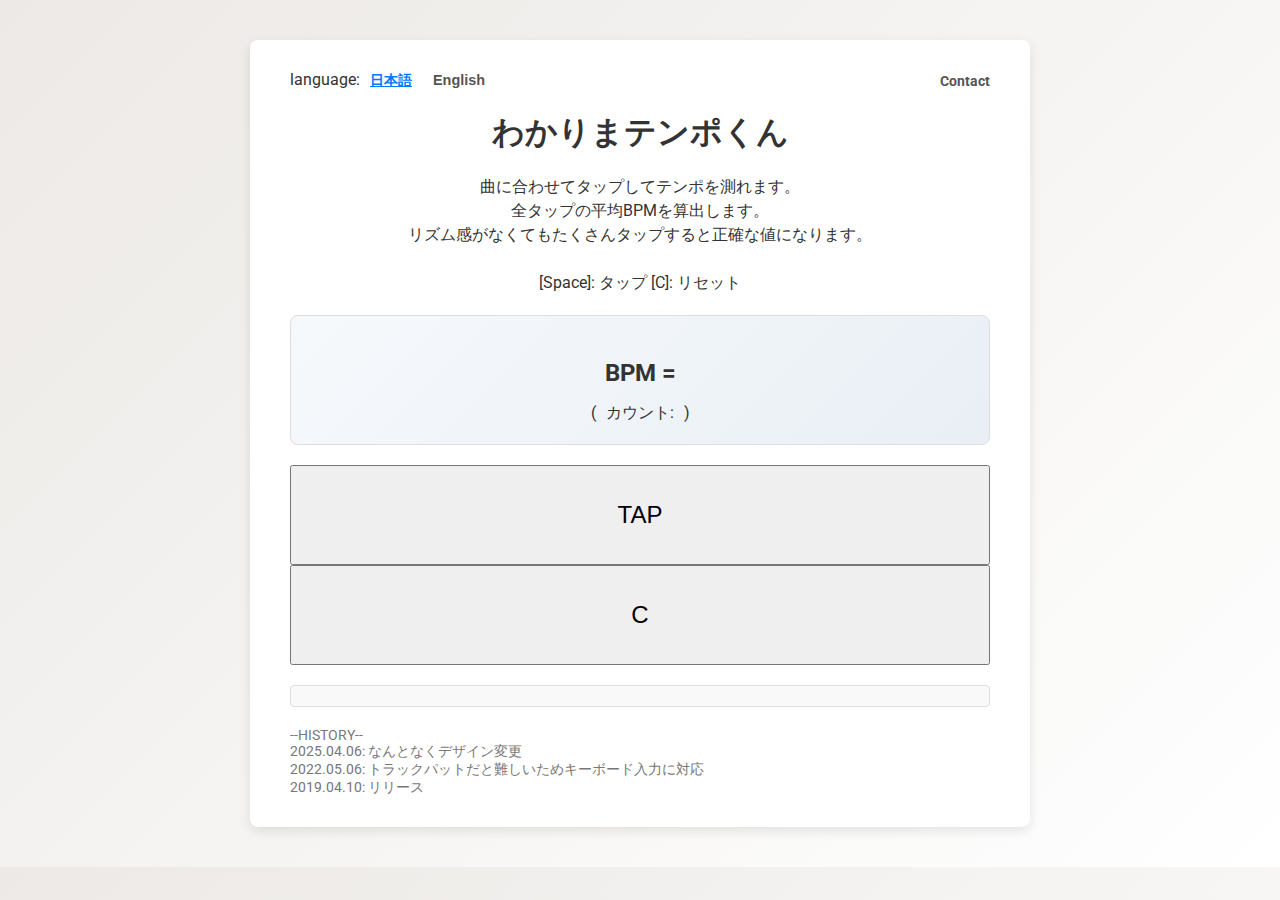
==== docs/index.html @ 433942a5 "Update index.html" ====
<!DOCTYPE html>
<html lang="ja">

<head>
  <meta charset="utf-8">
  <meta name="robots" content="index, follow">
  <meta name="googlebot" content="index, follow">
  <meta http-equiv="X-UA-Compatible" content="IE=edge">
  <meta name="viewport" content="width=device-width, initial-scale=1, shrink-to-fit=no">

  <title>わかりまテンポくん | 絶対測れるBPM測定ツール</title>
  <meta name="author" content="somakawa">
  <meta name="keywords" content="BPM,測定,計測,テンポ">
  <meta name="description" content="リズム感が無くても曲に合わせてタップすると正確にテンポ（BPM）の測定が行えます。">
  <meta name="copyright" content="Copyright &copy; わかりまテンポくん All right reserved.">
  <link rel="canonical" href="https://bpm.somakawa.com">

  <!-- Alternate language links -->
  <link rel="alternate" hreflang="en" href="https://bpm.somakawa.com/en/">
  <link rel="alternate" hreflang="ja" href="https://bpm.somakawa.com">

  <!-- Apple Touch Icon / Favicon -->
  <link rel="apple-touch-icon" sizes="180x180" href="./media/favicons/apple-touch-icon-180x180.png">
  <link rel="icon" sizes="192x192" href="./media/favicons/icon-192x192.png">

  <!-- Social Meta Tags -->
  <meta name="twitter:card" content="summary">
  <meta name="twitter:title" content="わかりまテンポくん">
  <meta name="twitter:description" content="絶対測れるBPM測定ツール">
  <meta name="twitter:image" content="https://bpm.somakawa.com/media/card.jpg">
  <meta name="twitter:url" content="https://bpm.somakawa.com">
  <meta property="og:url" content="https://bpm.somakawa.com">
  <meta property="og:title" content="わかりまテンポくん">
  <meta property="og:description" content="絶対測れるBPM測定ツール">
  <meta property="og:image" content="https://bpm.somakawa.com/media/card.jpg">
  <meta property="og:site_name" content="わかりまテンポくん">
  <meta property="og:locale" content="ja_JP">
  <meta property="og:locale:alternate" content="en_US">
  <meta property="og:type" content="website">

  <!-- JSON-LD Structured Data -->
  <script type="application/ld+json">
  {
    "@context": "https://schema.org",
    "@type": "WebSite",
    "url": "https://bpm.somakawa.com/",
    "name": "わかりまテンポくん",
    "alternateName": "Tempo-kun",
    "potentialAction": {
      "@type": "SearchAction",
      "target": "https://bpm.somakawa.com/search?q={search_term_string}",
      "query-input": "required name=search_term_string"
    }
  }
  </script>

  <!-- Google Fonts -->
  <link href="https://fonts.googleapis.com/css?family=Roboto:300,400,700&display=swap" rel="stylesheet">

  <!-- CSS (Bootstrap利用・独自スタイル) -->
  <link rel="stylesheet" href="https://stackpath.bootstrapcdn.com/bootstrap/4.1.3/css/bootstrap.min.css"
    integrity="sha384-MCw98/SFnGE8fJT3GXwEOngsV7Zt27NXFoaoApmYm81iuXoPkFOJwJ8ERdknLPMO" crossorigin="anonymous">
  <link rel="stylesheet" href="src/style.css">

  <style>
    /* 基本フォント設定 */
    body {
      font-family: 'Roboto', sans-serif;
      background: linear-gradient(135deg, #ece9e6, #ffffff);
      color: #333;
    }

    html {
      touch-action: manipulation;
    }

    /* コンテナ */
    .container {
      background-color: #fff;
      padding: 30px 40px;
      max-width: 700px;
      margin: 40px auto;
      border-radius: 8px;
      box-shadow: 0 4px 12px rgba(0, 0, 0, 0.1);
    }

    /* ヘッダー */
    h1 {
      font-size: 2rem;
      font-weight: 700;
      margin-top: 20px;
      margin-bottom: 20px;
      text-align: center;
    }

    /* 説明文 */
    #desc {
      font-size: 1rem;
      margin-bottom: 20px;
      text-align: center;
      line-height: 1.5;
    }

    /* BPM表示エリア */
    #bpm-wrap {
      background: linear-gradient(135deg, #f6f9fc, #e9eff5);
      border: 1px solid #ddd;
      border-radius: 8px;
      padding: 20px;
      margin-bottom: 20px;
      text-align: center;
    }

    #bpm {
      font-size: 3rem;
      font-weight: 700;
      margin-bottom: 10px;
    }

    /* BPM表示エリアの「BPM =」の文字を小さくする */
    #bpm .label {
      font-size: 1.5rem;
    }

    /* ラベル部分の最小幅 */
    .label {
      display: inline-block;
      min-width: 80px;
    }

    /* ボタン */
    button.control {
      height: 100px;
      width: 100%;
      font-size: 1.5rem;
      transition: background-color 0.3s, transform 0.2s;
    }

    button.control:hover {
      transform: translateY(-3px);
    }

    /* トップバーをFlexboxで左右に分ける */
    #topbar {
      display: flex;
      justify-content: space-between;
      align-items: center;
      margin-bottom: 10px;
    }

    /* 言語切替部分 */
    #lang_choice {
      text-align: left;
    }

    #lang_choice button {
      margin-right: 5px;
      border: none;
      background: none;
      cursor: pointer;
      font-weight: 700;
      font-size: 0.9rem;
      color: #555;
      transition: color 0.3s;
    }

    #lang_choice button:hover,
    #lang_choice button.active {
      color: #007bff;
      text-decoration: underline;
    }

    /* お問い合わせリンク */
    #contact_link {
      text-align: right;
    }

    #contact_link a {
      font-weight: 700;
      font-size: 0.9rem;
      color: #555;
      text-decoration: none;
      transition: color 0.3s;
    }

    #contact_link a:hover {
      color: #007bff;
      text-decoration: underline;
    }

    /* ログ・履歴 */
    #logs {
      margin: 20px 0;
      max-height: 300px;
      overflow-y: auto;
      background-color: #f9f9f9;
      padding: 10px;
      border: 1px solid #ddd;
      border-radius: 4px;
    }

    #history p {
      margin: 0;
      padding: 0;
      font-size: 0.85rem;
      color: #777;
    }
  </style>

  <!-- Google Analytics -->
  <script async src="https://www.googletagmanager.com/gtag/js?id=UA-138085015-1"></script>
  <script>
    window.dataLayer = window.dataLayer || [];
    function gtag() { dataLayer.push(arguments); }
    gtag('js', new Date());
    gtag('config', 'UA-138085015-1');
  </script>
</head>

<body>
  <noscript>JavaScriptが無効になっています。テンポくんを利用するにはJavaScriptを有効にしてください。</noscript>
  <div class="container">
    <!-- トップバー（言語切替左寄せ、お問い合わせ右寄せ） -->
    <nav id="topbar" class="small">
      <div id="lang_choice">
        language:
        <button id="lang_jp_btn" class="active">日本語</button>
        <button id="lang_en_btn">English</button>
      </div>
      <div id="contact_link">
        <a
          href="https://docs.google.com/forms/d/e/1FAIpQLSf0bi78D6XIxtSpo8U2mfEhfWpcOxBuyU3Fg17WkV3pqp7Y3A/viewform?usp=sf_link">Contact</a>
      </div>
    </nav>

    <!-- ヘッダー -->
    <header>
      <h1>
        <span class="lang-ja">わかりまテンポくん</span>
        <span class="lang-en" style="display:none;">Tempo-kun</span>
      </h1>
    </header>

    <!-- メインコンテンツ -->
    <main>
      <!-- 説明文 -->
      <section id="desc">
        <div class="lang-ja">
          曲に合わせてタップしてテンポを測れます。<br>
          全タップの平均BPMを算出します。<br>
          リズム感がなくてもたくさんタップすると正確な値になります。<br><br>
          [Space]: タップ [C]: リセット
        </div>
        <div class="lang-en" style="display:none;">
          Tap along with the music to measure BPM.<br>
          It calculates the average BPM from all your taps.<br>
          Even without a sense of rhythm, frequent tapping yields accurate results.<br><br>
          [Space]: Tap [C]: Reset
        </div>
      </section>

      <!-- BPM表示エリア -->
      <section id="display">
        <div id="bpm-wrap" class="border border-primary rounded">
          <div id="bpm">
            <span class="label lang-ja">BPM = </span>
            <span class="label lang-en" style="display:none;">BPM = </span>
            <span id="bpm-text" class="d-inline-block"></span>
          </div>
          <div id="count">
            ( <span class="label lang-ja">カウント: </span>
            <span class="label lang-en" style="display:none;">Count: </span>
            <span id="count-txt" class="d-inline-block"></span> )
          </div>
        </div>
      </section>

      <!-- ボタン -->
      <section id="controls" class="row">
        <div class="col-8">
          <button id="tap" class="control btn btn-primary">TAP</button>
        </div>
        <div class="col-4">
          <button id="reset" class="control btn btn-outline-danger">C</button>
        </div>
      </section>

      <!-- ログ表示 -->
      <section id="logs"></section>

      <!-- 履歴 -->
      <section id="history">
        <p>--HISTORY--</p>
        <p>2025.04.06: なんとなくデザイン変更</p>
        <p>2022.05.06: トラックパットだと難しいためキーボード入力に対応</p>
        <p>2019.04.10: リリース</p>
      </section>

      <!-- 広告 -->
      <script async src="https://pagead2.googlesyndication.com/pagead/js/adsbygoogle.js?client=ca-pub-1162815414473198"
        crossorigin="anonymous"></script>
      <ins class="adsbygoogle" style="display:block" data-ad-client="ca-pub-1162815414473198" data-ad-slot="4879657166"
        data-ad-format="auto" data-full-width-responsive="true"></ins>
      <script>
        (adsbygoogle = window.adsbygoogle || []).push({});
      </script>
    </main>
  </div>

  <!-- JavaScript：多言語切替＆BPM計測 -->
  <script type="text/javascript">
    // 言語切替処理
    function toggleLanguage(lang) {
      const jaElements = document.querySelectorAll('.lang-ja');
      const enElements = document.querySelectorAll('.lang-en');

      if (lang === 'en') {
        jaElements.forEach(el => el.style.display = 'none');
        enElements.forEach(el => el.style.display = 'inline-block');
        document.documentElement.lang = 'en';
        document.getElementById('lang_en_btn').classList.add('active');
        document.getElementById('lang_jp_btn').classList.remove('active');
      } else {
        jaElements.forEach(el => el.style.display = 'inline-block');
        enElements.forEach(el => el.style.display = 'none');
        document.documentElement.lang = 'ja';
        document.getElementById('lang_jp_btn').classList.add('active');
        document.getElementById('lang_en_btn').classList.remove('active');
      }
    }

    // 言語ボタンのイベントリスナー
    document.getElementById('lang_jp_btn').addEventListener('click', () => {
      toggleLanguage('ja');
    });
    document.getElementById('lang_en_btn').addEventListener('click', () => {
      toggleLanguage('en');
    });

    // BPM計測ロジック
    let curTapTime = null;
    let preTapTime = null;
    let isFirstTap = true;
    let logMessage = '';
    let bpm = null;
    let bpms = [];
    let aveBpm = null;

    const bpmText = document.getElementById('bpm-text');
    const countText = document.getElementById('count-txt');
    const logsEl = document.getElementById('logs');
    const tapButton = document.getElementById('tap');
    const resetButton = document.getElementById('reset');

    const average = (arr) => arr.reduce((sum, value) => sum + value, 0) / arr.length;

    const handleTap = (e) => {
      e.preventDefault();
      curTapTime = performance.now() / 1000;

      if (isFirstTap) {
        aveBpm = 0;
        logMessage = '### START ###';
        preTapTime = curTapTime;
        isFirstTap = false;
      } else {
        const interval = curTapTime - preTapTime;
        if (interval > 0) {
          bpm = 60 / interval;
          bpms.push(bpm);
          aveBpm = average(bpms);
          logMessage = `BPM = ${bpm.toFixed(10)}, interval = ${interval.toFixed(10)}`;
          preTapTime = curTapTime;
        }
      }

      bpmText.textContent = (aveBpm ? aveBpm.toFixed(1) : '###');
      countText.textContent = (bpms.length > 0 ? bpms.length : '###');
      const newLog = document.createElement('div');
      newLog.textContent = logMessage;
      logsEl.insertBefore(newLog, logsEl.firstChild);
    };

    const reset = () => {
      curTapTime = null;
      preTapTime = null;
      isFirstTap = true;
      logMessage = '';
      bpm = null;
      bpms = [];
      aveBpm = null;

      bpmText.textContent = '###';
      countText.textContent = '###';
      logsEl.textContent = '';
    };

    const handleKeyPress = (e) => {
      if (e.key === ' ' || e.key === 'Enter') {
        handleTap(e);
      }
      if (['c', 'r'].includes(e.key.toLowerCase()) || e.key === 'Escape' || e.key === 'Backspace') {
        reset();
      }
    };

    tapButton.addEventListener('click', handleTap);
    resetButton.addEventListener('click', reset);
    document.addEventListener('keydown', handleKeyPress);
  </script>
</body>

</html>
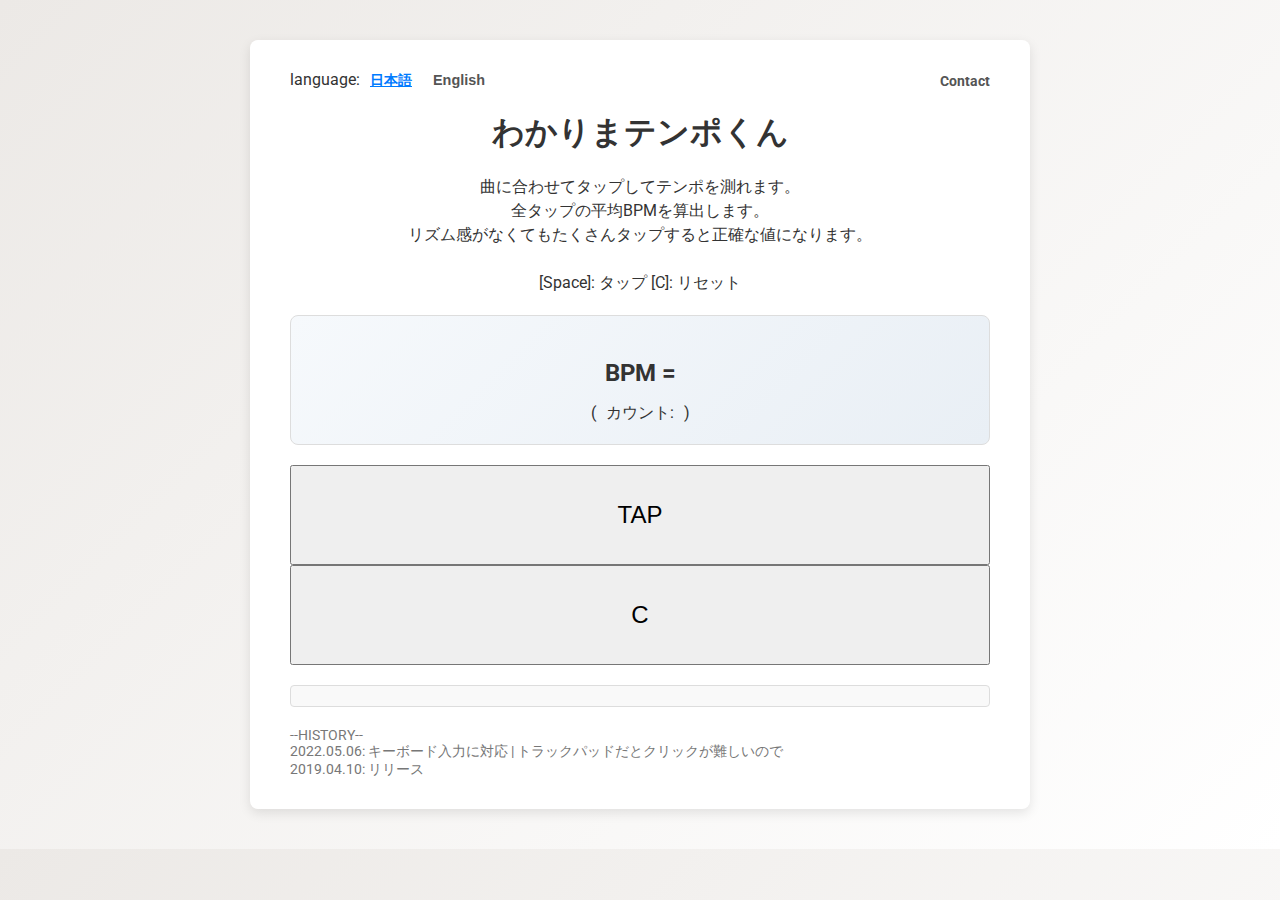
==== commit 1c7b8c96: "Update index.html" ====
--- a/docs/index.html
+++ b/docs/index.html
@@ -60,7 +60,6 @@
   <!-- CSS (Bootstrap利用・独自スタイル) -->
   <link rel="stylesheet" href="https://stackpath.bootstrapcdn.com/bootstrap/4.1.3/css/bootstrap.min.css"
     integrity="sha384-MCw98/SFnGE8fJT3GXwEOngsV7Zt27NXFoaoApmYm81iuXoPkFOJwJ8ERdknLPMO" crossorigin="anonymous">
-  <link rel="stylesheet" href="src/style.css">
 
   <style>
     /* 基本フォント設定 */
@@ -291,8 +290,7 @@
       <!-- 履歴 -->
       <section id="history">
         <p>--HISTORY--</p>
-        <p>2025.04.06: なんとなくデザイン変更</p>
-        <p>2022.05.06: トラックパットだと難しいためキーボード入力に対応</p>
+        <p>2022.05.06: キーボード入力に対応 | トラックパッドだとクリックが難しいので</p>
         <p>2019.04.10: リリース</p>
       </section>
 
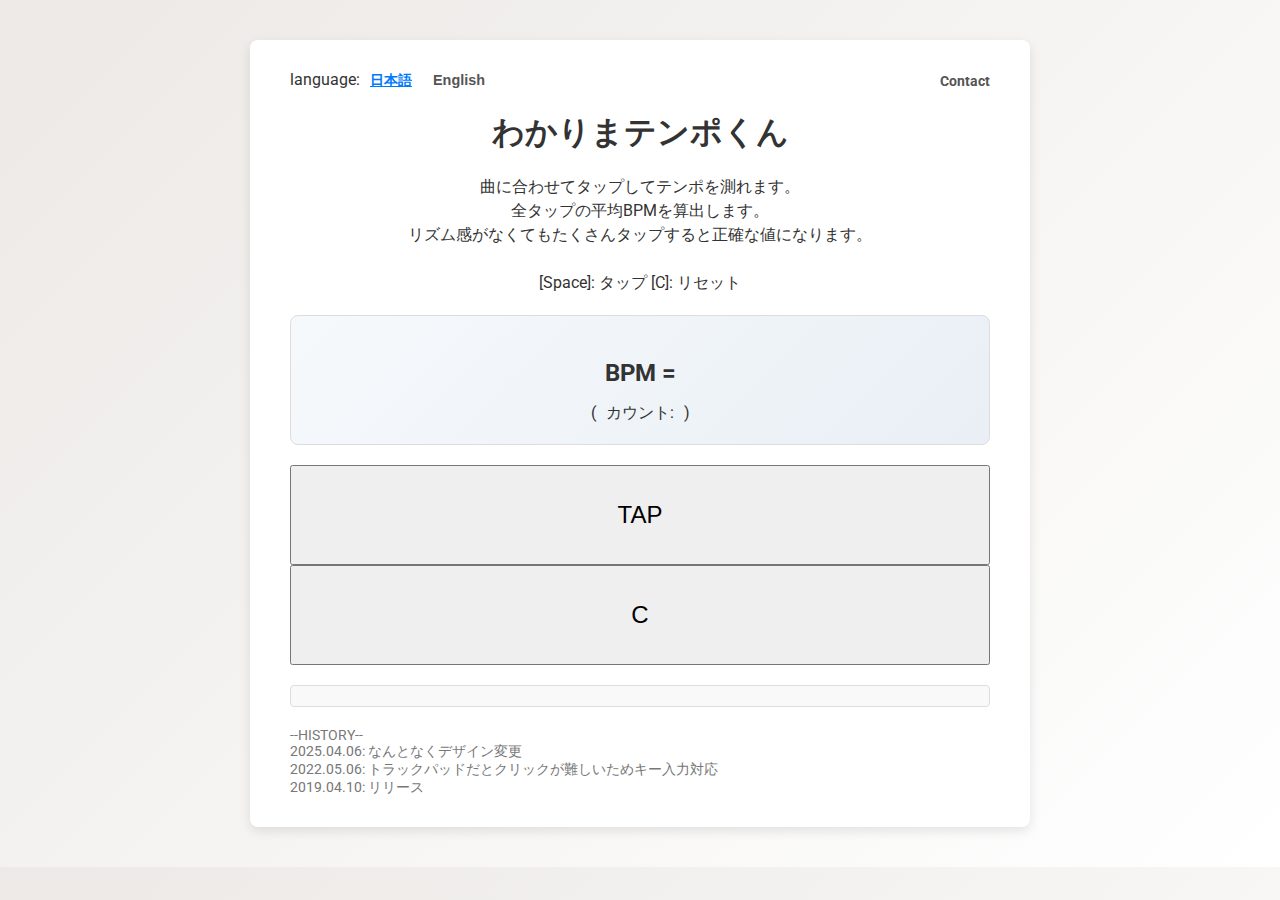
==== commit bd8835aa: "Update index.html" ====
--- a/docs/index.html
+++ b/docs/index.html
@@ -290,7 +290,8 @@
       <!-- 履歴 -->
       <section id="history">
         <p>--HISTORY--</p>
-        <p>2022.05.06: キーボード入力に対応 | トラックパッドだとクリックが難しいので</p>
+        <p>2025.04.06: なんとなくデザイン変更</p>
+        <p>2022.05.06: トラックパッドだとクリックが難しいためキー入力対応</p>
         <p>2019.04.10: リリース</p>
       </section>
 
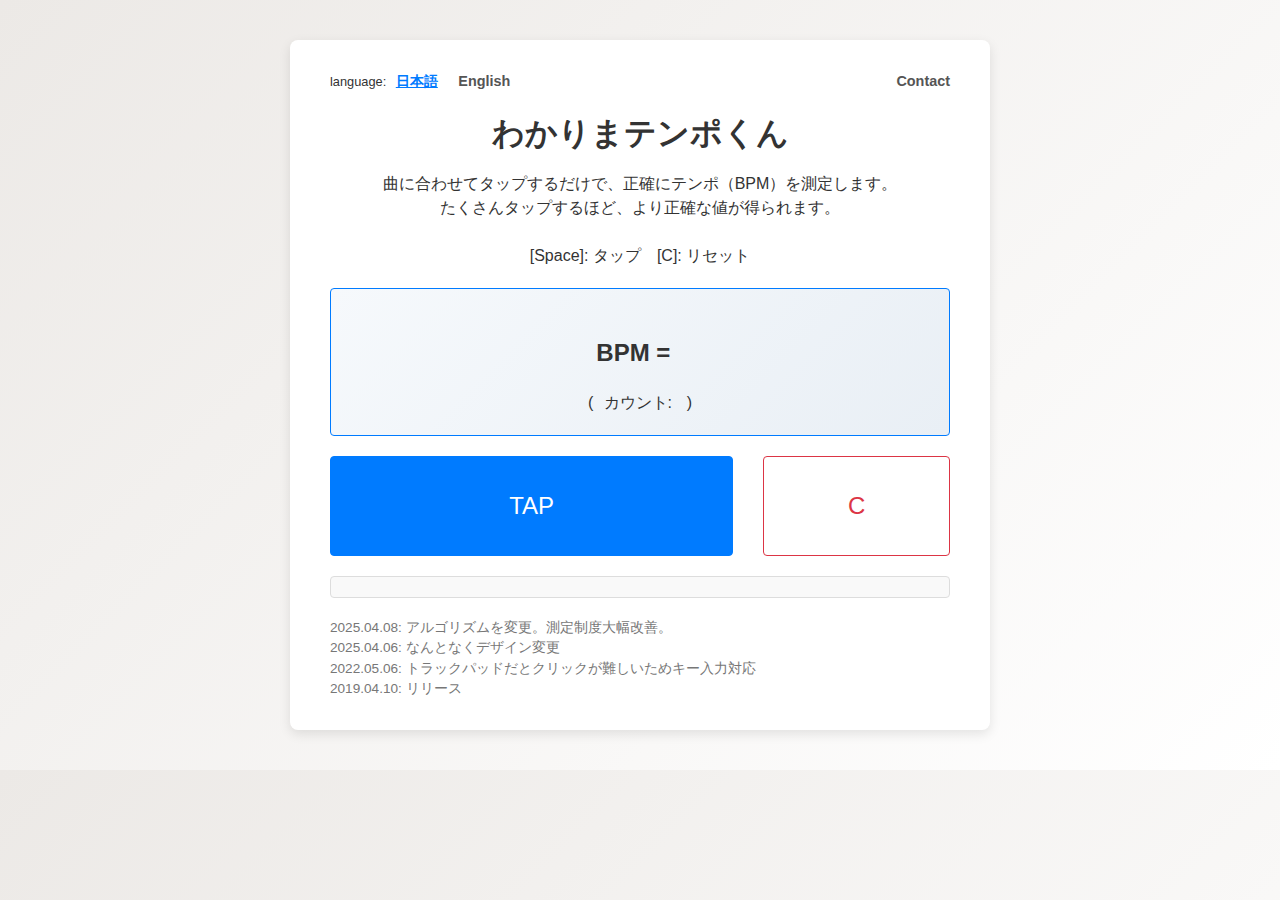
==== commit cdc305a9: "Update index.html" ====
--- a/docs/index.html
+++ b/docs/index.html
@@ -7,62 +7,17 @@
   <meta name="googlebot" content="index, follow">
   <meta http-equiv="X-UA-Compatible" content="IE=edge">
   <meta name="viewport" content="width=device-width, initial-scale=1, shrink-to-fit=no">
-
   <title>わかりまテンポくん | 絶対測れるBPM測定ツール</title>
   <meta name="author" content="somakawa">
   <meta name="keywords" content="BPM,測定,計測,テンポ">
-  <meta name="description" content="リズム感が無くても曲に合わせてタップすると正確にテンポ（BPM）の測定が行えます。">
+  <meta name="description" content="リズムに合わせてタップするだけで正確にBPM（テンポ）を測定します。">
   <meta name="copyright" content="Copyright &copy; わかりまテンポくん All right reserved.">
   <link rel="canonical" href="https://bpm.somakawa.com">
-
-  <!-- Alternate language links -->
-  <link rel="alternate" hreflang="en" href="https://bpm.somakawa.com/en/">
-  <link rel="alternate" hreflang="ja" href="https://bpm.somakawa.com">
-
-  <!-- Apple Touch Icon / Favicon -->
-  <link rel="apple-touch-icon" sizes="180x180" href="./media/favicons/apple-touch-icon-180x180.png">
-  <link rel="icon" sizes="192x192" href="./media/favicons/icon-192x192.png">
-
-  <!-- Social Meta Tags -->
-  <meta name="twitter:card" content="summary">
-  <meta name="twitter:title" content="わかりまテンポくん">
-  <meta name="twitter:description" content="絶対測れるBPM測定ツール">
-  <meta name="twitter:image" content="https://bpm.somakawa.com/media/card.jpg">
-  <meta name="twitter:url" content="https://bpm.somakawa.com">
-  <meta property="og:url" content="https://bpm.somakawa.com">
-  <meta property="og:title" content="わかりまテンポくん">
-  <meta property="og:description" content="絶対測れるBPM測定ツール">
-  <meta property="og:image" content="https://bpm.somakawa.com/media/card.jpg">
-  <meta property="og:site_name" content="わかりまテンポくん">
-  <meta property="og:locale" content="ja_JP">
-  <meta property="og:locale:alternate" content="en_US">
-  <meta property="og:type" content="website">
-
-  <!-- JSON-LD Structured Data -->
-  <script type="application/ld+json">
-  {
-    "@context": "https://schema.org",
-    "@type": "WebSite",
-    "url": "https://bpm.somakawa.com/",
-    "name": "わかりまテンポくん",
-    "alternateName": "Tempo-kun",
-    "potentialAction": {
-      "@type": "SearchAction",
-      "target": "https://bpm.somakawa.com/search?q={search_term_string}",
-      "query-input": "required name=search_term_string"
-    }
-  }
-  </script>
-
-  <!-- Google Fonts -->
-  <link href="https://fonts.googleapis.com/css?family=Roboto:300,400,700&display=swap" rel="stylesheet">
-
-  <!-- CSS (Bootstrap利用・独自スタイル) -->
+  <!-- （その他のメタ情報・リンクはそのまま） -->
   <link rel="stylesheet" href="https://stackpath.bootstrapcdn.com/bootstrap/4.1.3/css/bootstrap.min.css"
-    integrity="sha384-MCw98/SFnGE8fJT3GXwEOngsV7Zt27NXFoaoApmYm81iuXoPkFOJwJ8ERdknLPMO" crossorigin="anonymous">
-
+    crossorigin="anonymous">
   <style>
-    /* 基本フォント設定 */
+    /* 基本フォント・レイアウト設定 */
     body {
       font-family: 'Roboto', sans-serif;
       background: linear-gradient(135deg, #ece9e6, #ffffff);
@@ -73,7 +28,6 @@
       touch-action: manipulation;
     }
 
-    /* コンテナ */
     .container {
       background-color: #fff;
       padding: 30px 40px;
@@ -83,7 +37,6 @@
       box-shadow: 0 4px 12px rgba(0, 0, 0, 0.1);
     }
 
-    /* ヘッダー */
     h1 {
       font-size: 2rem;
       font-weight: 700;
@@ -92,7 +45,6 @@
       text-align: center;
     }
 
-    /* 説明文 */
     #desc {
       font-size: 1rem;
       margin-bottom: 20px;
@@ -100,7 +52,6 @@
       line-height: 1.5;
     }
 
-    /* BPM表示エリア */
     #bpm-wrap {
       background: linear-gradient(135deg, #f6f9fc, #e9eff5);
       border: 1px solid #ddd;
@@ -116,18 +67,15 @@
       margin-bottom: 10px;
     }
 
-    /* BPM表示エリアの「BPM =」の文字を小さくする */
     #bpm .label {
       font-size: 1.5rem;
     }
 
-    /* ラベル部分の最小幅 */
     .label {
       display: inline-block;
       min-width: 80px;
     }
 
-    /* ボタン */
     button.control {
       height: 100px;
       width: 100%;
@@ -139,7 +87,6 @@
       transform: translateY(-3px);
     }
 
-    /* トップバーをFlexboxで左右に分ける */
     #topbar {
       display: flex;
       justify-content: space-between;
@@ -147,7 +94,6 @@
       margin-bottom: 10px;
     }
 
-    /* 言語切替部分 */
     #lang_choice {
       text-align: left;
     }
@@ -169,7 +115,6 @@
       text-decoration: underline;
     }
 
-    /* お問い合わせリンク */
     #contact_link {
       text-align: right;
     }
@@ -187,7 +132,6 @@
       text-decoration: underline;
     }
 
-    /* ログ・履歴 */
     #logs {
       margin: 20px 0;
       max-height: 300px;
@@ -205,21 +149,11 @@
       color: #777;
     }
   </style>
-
-  <!-- Google Analytics -->
-  <script async src="https://www.googletagmanager.com/gtag/js?id=UA-138085015-1"></script>
-  <script>
-    window.dataLayer = window.dataLayer || [];
-    function gtag() { dataLayer.push(arguments); }
-    gtag('js', new Date());
-    gtag('config', 'UA-138085015-1');
-  </script>
 </head>
 
 <body>
-  <noscript>JavaScriptが無効になっています。テンポくんを利用するにはJavaScriptを有効にしてください。</noscript>
+  <noscript>JavaScriptが無効です。テンポくんを利用するにはJavaScriptを有効にしてください。</noscript>
   <div class="container">
-    <!-- トップバー（言語切替左寄せ、お問い合わせ右寄せ） -->
     <nav id="topbar" class="small">
       <div id="lang_choice">
         language:
@@ -231,34 +165,25 @@
           href="https://docs.google.com/forms/d/e/1FAIpQLSf0bi78D6XIxtSpo8U2mfEhfWpcOxBuyU3Fg17WkV3pqp7Y3A/viewform?usp=sf_link">Contact</a>
       </div>
     </nav>
-
-    <!-- ヘッダー -->
     <header>
       <h1>
         <span class="lang-ja">わかりまテンポくん</span>
         <span class="lang-en" style="display:none;">Tempo-kun</span>
       </h1>
     </header>
-
-    <!-- メインコンテンツ -->
     <main>
-      <!-- 説明文 -->
       <section id="desc">
         <div class="lang-ja">
-          曲に合わせてタップしてテンポを測れます。<br>
-          全タップの平均BPMを算出します。<br>
-          リズム感がなくてもたくさんタップすると正確な値になります。<br><br>
-          [Space]: タップ [C]: リセット
+          曲に合わせてタップするだけで、正確にテンポ（BPM）を測定します。<br>
+          たくさんタップするほど、より正確な値が得られます。<br><br>
+          [Space]: タップ　[C]: リセット
         </div>
         <div class="lang-en" style="display:none;">
-          Tap along with the music to measure BPM.<br>
-          It calculates the average BPM from all your taps.<br>
-          Even without a sense of rhythm, frequent tapping yields accurate results.<br><br>
+          Tap along with the music to measure BPM accurately.<br>
+          More taps yield more precise results.<br><br>
           [Space]: Tap [C]: Reset
         </div>
       </section>
-
-      <!-- BPM表示エリア -->
       <section id="display">
         <div id="bpm-wrap" class="border border-primary rounded">
           <div id="bpm">
@@ -273,8 +198,6 @@
           </div>
         </div>
       </section>
-
-      <!-- ボタン -->
       <section id="controls" class="row">
         <div class="col-8">
           <button id="tap" class="control btn btn-primary">TAP</button>
@@ -283,36 +206,22 @@
           <button id="reset" class="control btn btn-outline-danger">C</button>
         </div>
       </section>
-
-      <!-- ログ表示 -->
       <section id="logs"></section>
-
-      <!-- 履歴 -->
       <section id="history">
-        <p>--HISTORY--</p>
+        <!-- リリース履歴 -->
+        <p>2025.04.08: アルゴリズムを変更。測定制度大幅改善。</p>
         <p>2025.04.06: なんとなくデザイン変更</p>
         <p>2022.05.06: トラックパッドだとクリックが難しいためキー入力対応</p>
         <p>2019.04.10: リリース</p>
       </section>
-
-      <!-- 広告 -->
-      <script async src="https://pagead2.googlesyndication.com/pagead/js/adsbygoogle.js?client=ca-pub-1162815414473198"
-        crossorigin="anonymous"></script>
-      <ins class="adsbygoogle" style="display:block" data-ad-client="ca-pub-1162815414473198" data-ad-slot="4879657166"
-        data-ad-format="auto" data-full-width-responsive="true"></ins>
-      <script>
-        (adsbygoogle = window.adsbygoogle || []).push({});
-      </script>
+      <!-- 広告等はそのまま -->
     </main>
   </div>
-
-  <!-- JavaScript：多言語切替＆BPM計測 -->
   <script type="text/javascript">
     // 言語切替処理
     function toggleLanguage(lang) {
       const jaElements = document.querySelectorAll('.lang-ja');
       const enElements = document.querySelectorAll('.lang-en');
-
       if (lang === 'en') {
         jaElements.forEach(el => el.style.display = 'none');
         enElements.forEach(el => el.style.display = 'inline-block');
@@ -327,8 +236,6 @@
         document.getElementById('lang_en_btn').classList.remove('active');
       }
     }
-
-    // 言語ボタンのイベントリスナー
     document.getElementById('lang_jp_btn').addEventListener('click', () => {
       toggleLanguage('ja');
     });
@@ -336,14 +243,11 @@
       toggleLanguage('en');
     });
 
-    // BPM計測ロジック
-    let curTapTime = null;
-    let preTapTime = null;
-    let isFirstTap = true;
+    // BPM測定アルゴリズム
+    let firstTapTime = null;
+    let tapCount = 0;
+    let bpm = null;
     let logMessage = '';
-    let bpm = null;
-    let bpms = [];
-    let aveBpm = null;
 
     const bpmText = document.getElementById('bpm-text');
     const countText = document.getElementById('count-txt');
@@ -351,44 +255,38 @@
     const tapButton = document.getElementById('tap');
     const resetButton = document.getElementById('reset');
 
-    const average = (arr) => arr.reduce((sum, value) => sum + value, 0) / arr.length;
-
     const handleTap = (e) => {
       e.preventDefault();
-      curTapTime = performance.now() / 1000;
-
-      if (isFirstTap) {
-        aveBpm = 0;
+      const curTapTime = performance.now() / 1000; // 現在時刻（秒単位）を取得
+      tapCount++;
+
+      if (tapCount === 1) {
+        // 初回タップ: 基準時刻を記録
+        firstTapTime = curTapTime;
+        bpm = 0;
         logMessage = '### START ###';
-        preTapTime = curTapTime;
-        isFirstTap = false;
       } else {
-        const interval = curTapTime - preTapTime;
-        if (interval > 0) {
-          bpm = 60 / interval;
-          bpms.push(bpm);
-          aveBpm = average(bpms);
-          logMessage = `BPM = ${bpm.toFixed(10)}, interval = ${interval.toFixed(10)}`;
-          preTapTime = curTapTime;
-        }
+        // 2回目以降: 最初のタップからの経過時間でBPMを算出
+        const totalInterval = curTapTime - firstTapTime;
+        bpm = 60 * (tapCount - 1) / totalInterval;
+        logMessage = `BPM = ${bpm.toFixed(10)}, total time = ${totalInterval.toFixed(10)}`;
       }
 
-      bpmText.textContent = (aveBpm ? aveBpm.toFixed(1) : '###');
-      countText.textContent = (bpms.length > 0 ? bpms.length : '###');
+      // 表示の更新（初回はBPM非表示）
+      bpmText.textContent = (tapCount > 1 ? bpm.toFixed(1) : '###');
+      countText.textContent = tapCount;
+
+      // ログに記録
       const newLog = document.createElement('div');
       newLog.textContent = logMessage;
       logsEl.insertBefore(newLog, logsEl.firstChild);
     };
 
     const reset = () => {
-      curTapTime = null;
-      preTapTime = null;
-      isFirstTap = true;
+      firstTapTime = null;
+      tapCount = 0;
+      bpm = null;
       logMessage = '';
-      bpm = null;
-      bpms = [];
-      aveBpm = null;
-
       bpmText.textContent = '###';
       countText.textContent = '###';
       logsEl.textContent = '';
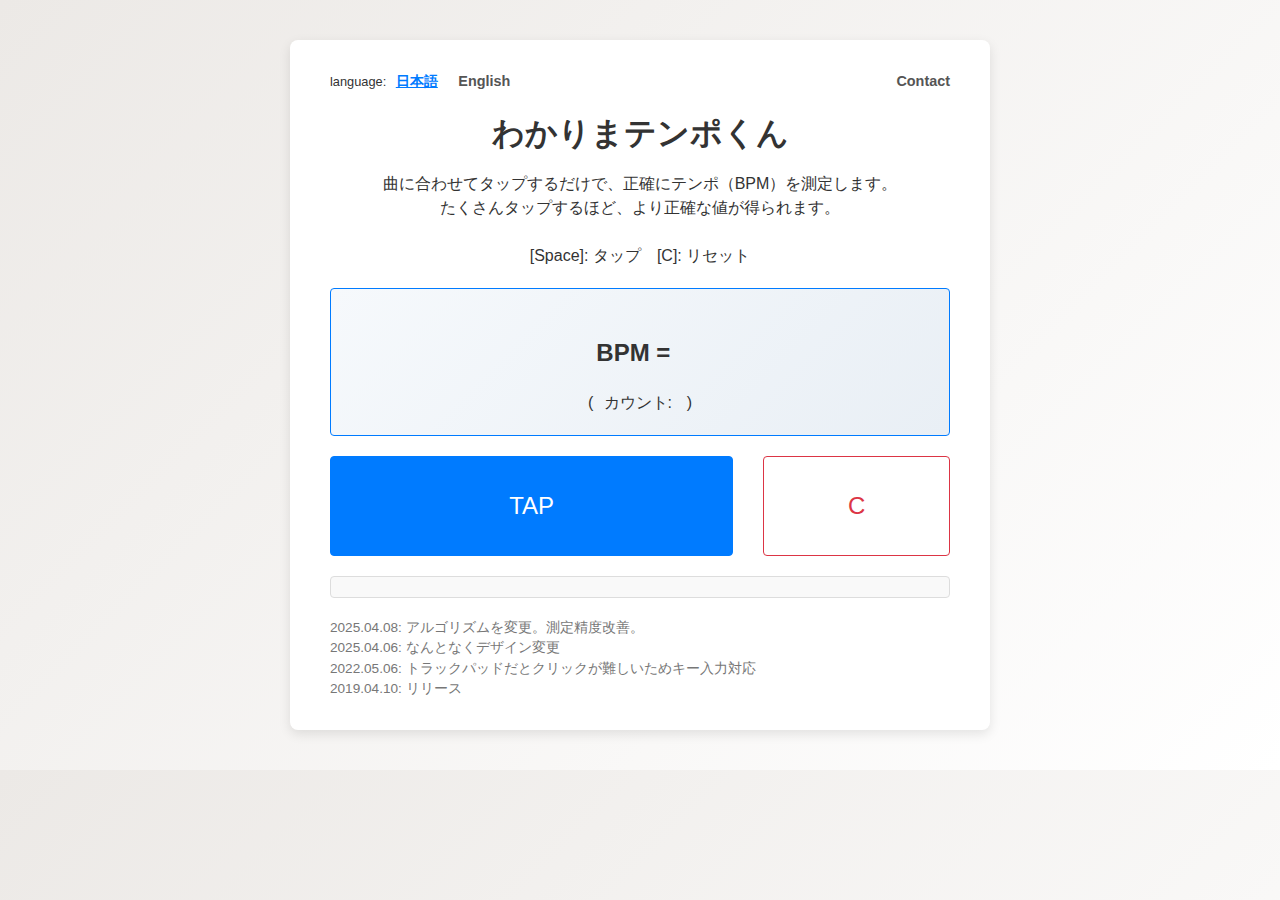
==== commit 2347d3e9: "Update index.html" ====
--- a/docs/index.html
+++ b/docs/index.html
@@ -209,7 +209,7 @@
       <section id="logs"></section>
       <section id="history">
         <!-- リリース履歴 -->
-        <p>2025.04.08: アルゴリズムを変更。測定制度大幅改善。</p>
+        <p>2025.04.08: アルゴリズムを変更。測定精度改善。</p>
         <p>2025.04.06: なんとなくデザイン変更</p>
         <p>2022.05.06: トラックパッドだとクリックが難しいためキー入力対応</p>
         <p>2019.04.10: リリース</p>
@@ -273,7 +273,7 @@
       }
 
       // 表示の更新（初回はBPM非表示）
-      bpmText.textContent = (tapCount > 1 ? bpm.toFixed(1) : '###');
+      bpmText.textContent = (tapCount > 1 ? bpm.toFixed(2) : '###');
       countText.textContent = tapCount;
 
       // ログに記録
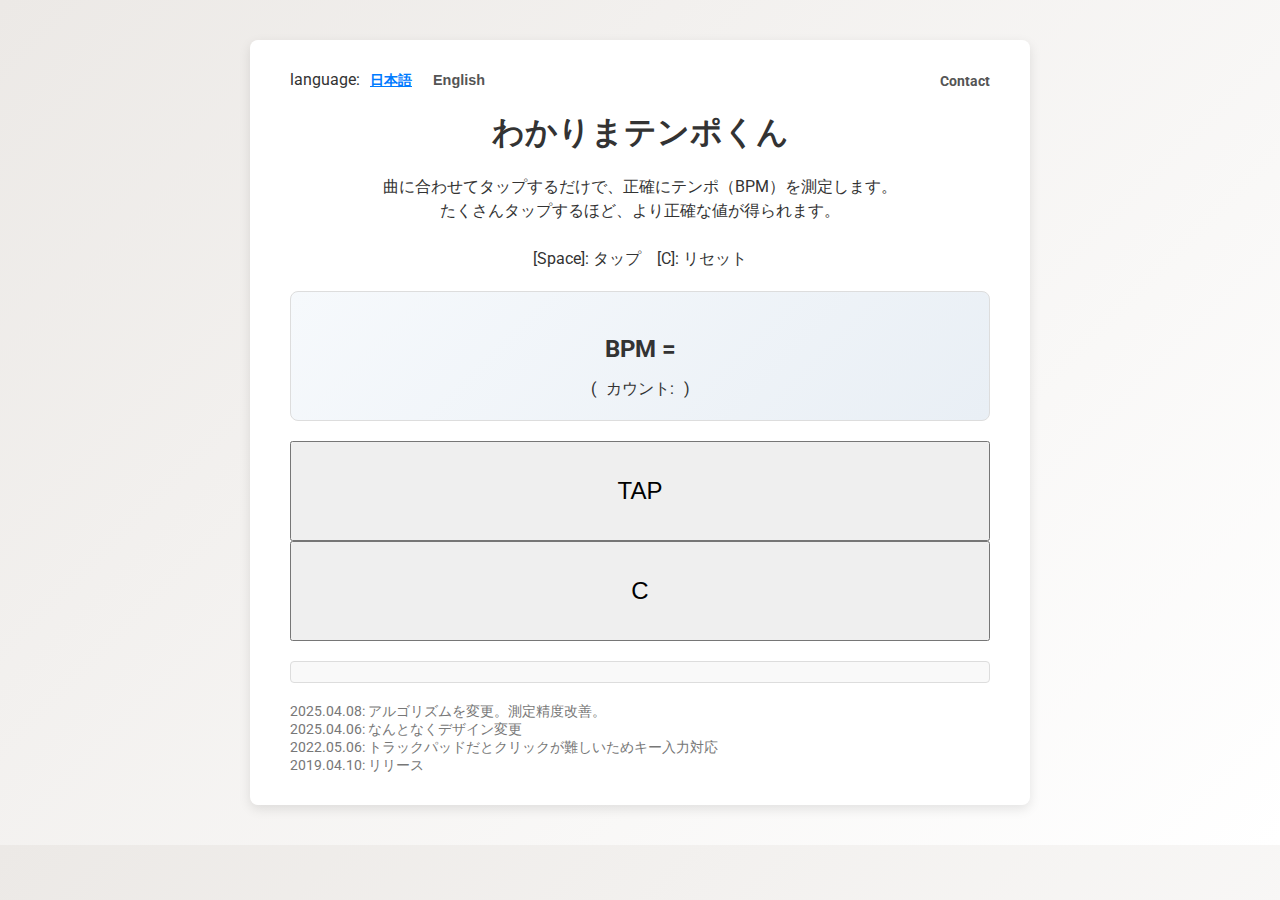
==== commit 96c976f8: "Update index.html" ====
--- a/docs/index.html
+++ b/docs/index.html
@@ -7,15 +7,61 @@
   <meta name="googlebot" content="index, follow">
   <meta http-equiv="X-UA-Compatible" content="IE=edge">
   <meta name="viewport" content="width=device-width, initial-scale=1, shrink-to-fit=no">
+
   <title>わかりまテンポくん | 絶対測れるBPM測定ツール</title>
   <meta name="author" content="somakawa">
   <meta name="keywords" content="BPM,測定,計測,テンポ">
-  <meta name="description" content="リズムに合わせてタップするだけで正確にBPM（テンポ）を測定します。">
+  <meta name="description" content="リズム感が無くても曲に合わせてタップすると正確にテンポ（BPM）の測定が行えます。">
   <meta name="copyright" content="Copyright &copy; わかりまテンポくん All right reserved.">
   <link rel="canonical" href="https://bpm.somakawa.com">
-  <!-- （その他のメタ情報・リンクはそのまま） -->
+
+  <!-- Alternate language links -->
+  <link rel="alternate" hreflang="en" href="https://bpm.somakawa.com/en/">
+  <link rel="alternate" hreflang="ja" href="https://bpm.somakawa.com">
+
+  <!-- Apple Touch Icon / Favicon -->
+  <link rel="apple-touch-icon" sizes="180x180" href="./media/favicons/apple-touch-icon-180x180.png">
+  <link rel="icon" sizes="192x192" href="./media/favicons/icon-192x192.png">
+
+  <!-- Social Meta Tags -->
+  <meta name="twitter:card" content="summary">
+  <meta name="twitter:title" content="わかりまテンポくん">
+  <meta name="twitter:description" content="絶対測れるBPM測定ツール">
+  <meta name="twitter:image" content="https://bpm.somakawa.com/media/card.jpg">
+  <meta name="twitter:url" content="https://bpm.somakawa.com">
+  <meta property="og:url" content="https://bpm.somakawa.com">
+  <meta property="og:title" content="わかりまテンポくん">
+  <meta property="og:description" content="絶対測れるBPM測定ツール">
+  <meta property="og:image" content="https://bpm.somakawa.com/media/card.jpg">
+  <meta property="og:site_name" content="わかりまテンポくん">
+  <meta property="og:locale" content="ja_JP">
+  <meta property="og:locale:alternate" content="en_US">
+  <meta property="og:type" content="website">
+
+  <!-- JSON-LD Structured Data -->
+  <script type="application/ld+json">
+    {
+      "@context": "https://schema.org",
+      "@type": "WebSite",
+      "url": "https://bpm.somakawa.com/",
+      "name": "わかりまテンポくん",
+      "alternateName": "Tempo-kun",
+      "potentialAction": {
+        "@type": "SearchAction",
+        "target": "https://bpm.somakawa.com/search?q={search_term_string}",
+        "query-input": "required name=search_term_string"
+      }
+    }
+    </script>
+
+  <!-- Google Fonts -->
+  <link href="https://fonts.googleapis.com/css?family=Roboto:300,400,700&display=swap" rel="stylesheet">
+
+  <!-- CSS (Bootstrap利用・独自スタイル) -->
   <link rel="stylesheet" href="https://stackpath.bootstrapcdn.com/bootstrap/4.1.3/css/bootstrap.min.css"
-    crossorigin="anonymous">
+    integrity="sha384-MCw98/SFnGE8fJT3GXwEOngsV7Zt27NXFoaoApmYm81iuXoPkFOJwJ8ERdknLPMO" crossorigin="anonymous">
+
+
   <style>
     /* 基本フォント・レイアウト設定 */
     body {
@@ -74,6 +120,10 @@
     .label {
       display: inline-block;
       min-width: 80px;
+    }
+
+    .fraction {
+      font-size: 0.6em;
     }
 
     button.control {
@@ -149,6 +199,15 @@
       color: #777;
     }
   </style>
+
+  <!-- Google Analytics -->
+  <script async src="https://www.googletagmanager.com/gtag/js?id=UA-138085015-1"></script>
+  <script>
+    window.dataLayer = window.dataLayer || [];
+    function gtag() { dataLayer.push(arguments); }
+    gtag('js', new Date());
+    gtag('config', 'UA-138085015-1');
+  </script>
 </head>
 
 <body>
@@ -214,7 +273,6 @@
         <p>2022.05.06: トラックパッドだとクリックが難しいためキー入力対応</p>
         <p>2019.04.10: リリース</p>
       </section>
-      <!-- 広告等はそのまま -->
     </main>
   </div>
   <script type="text/javascript">
@@ -273,7 +331,14 @@
       }
 
       // 表示の更新（初回はBPM非表示）
-      bpmText.textContent = (tapCount > 1 ? bpm.toFixed(2) : '###');
+      if (tapCount > 1) {
+        // bpm.toFixed(2) の結果を整数部と小数部に分ける
+        const formatted = bpm.toFixed(2);
+        const parts = formatted.split('.');
+        bpmText.innerHTML = parts[0] + '<span class="fraction">.' + parts[1] + '</span>';
+      } else {
+        bpmText.textContent = '###';
+      }
       countText.textContent = tapCount;
 
       // ログに記録
